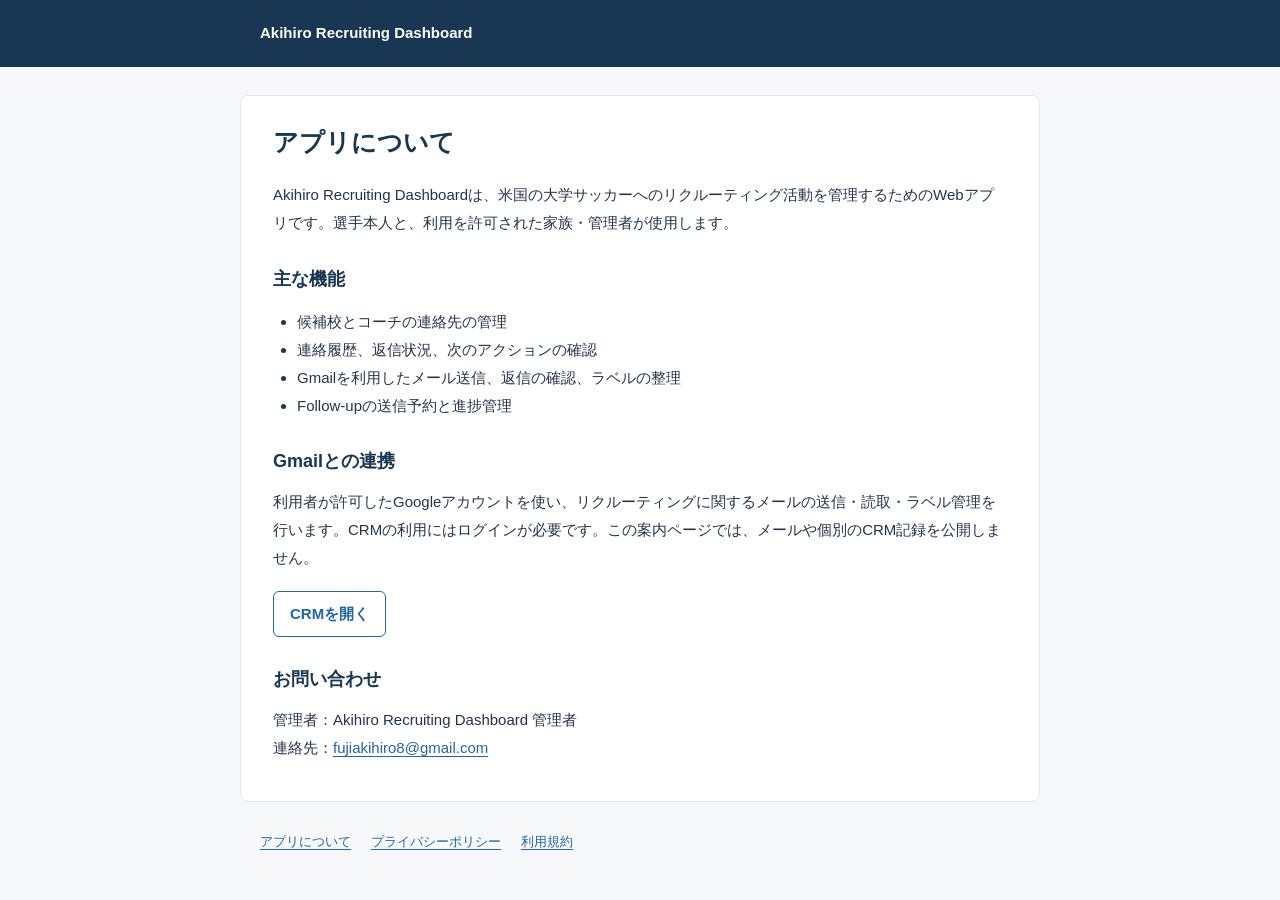
==== about.html @ 42e5aaff "Add public OAuth application information and policy pages" ====
<!doctype html>
<html lang="ja">
<head>
  <meta charset="utf-8">
  <meta name="viewport" content="width=device-width, initial-scale=1">
  <meta name="description" content="Akihiro Recruiting Dashboardは、大学サッカーのリクルーティング活動における連絡履歴、返信状況、送信予約を管理する個人向けのダッシュボードです。">
  <meta name="referrer" content="no-referrer">
  <title>Akihiro Recruiting Dashboard — アプリについて</title>
  <link rel="stylesheet" href="public-pages.css">
</head>
<body>
  <header class="site-header"><a href="about.html">Akihiro Recruiting Dashboard</a></header>
  <main>
    <h1>アプリについて</h1>
    <p>Akihiro Recruiting Dashboardは、米国の大学サッカーへのリクルーティング活動を管理するためのWebアプリです。選手本人と、利用を許可された家族・管理者が使用します。</p>
    <h2>主な機能</h2>
    <ul>
      <li>候補校とコーチの連絡先の管理</li>
      <li>連絡履歴、返信状況、次のアクションの確認</li>
      <li>Gmailを利用したメール送信、返信の確認、ラベルの整理</li>
      <li>Follow-upの送信予約と進捗管理</li>
    </ul>
    <h2>Gmailとの連携</h2>
    <p>利用者が許可したGoogleアカウントを使い、リクルーティングに関するメールの送信・読取・ラベル管理を行います。CRMの利用にはログインが必要です。この案内ページでは、メールや個別のCRM記録を公開しません。</p>
    <p><a class="button" href="./">CRMを開く</a></p>
    <h2>お問い合わせ</h2>
    <p>管理者：Akihiro Recruiting Dashboard 管理者<br>連絡先：<a href="mailto:fujiakihiro8@gmail.com">fujiakihiro8@gmail.com</a></p>
  </main>
  <footer><nav aria-label="アプリ情報"><a href="about.html" aria-current="page">アプリについて</a><a href="privacy.html">プライバシーポリシー</a><a href="terms.html">利用規約</a></nav></footer>
</body>
</html>
---- public-pages.css ----
:root{color-scheme:light;font-family:-apple-system,BlinkMacSystemFont,"Segoe UI","Noto Sans JP",sans-serif;color:#243447;background:#f6f8fa}
*{box-sizing:border-box}
body{margin:0;font-size:15px;line-height:1.85}
.site-header{padding:22px max(20px,calc((100% - 760px)/2));background:#193652;line-height:1.5}
.site-header a{color:white;text-decoration:none;font-weight:700;overflow-wrap:anywhere}
main{max-width:800px;margin:28px auto;padding:28px 32px;background:white;border:1px solid #e1e7ed;border-radius:8px}
h1{font-size:25px;line-height:1.5;margin:0 0 20px;color:#193652}
h2{font-size:18px;line-height:1.6;margin:28px 0 10px;color:#193652}
p{margin:12px 0}
ul{padding-left:24px}
a{color:#2366a1;text-underline-offset:3px;overflow-wrap:anywhere}
a:focus-visible{outline:3px solid #88bde6;outline-offset:3px}
.updated{font-size:13px;color:#657585}
.button{display:inline-block;padding:8px 16px;margin-top:8px;border:1px solid #2366a1;border-radius:6px;text-decoration:none;font-weight:600}
footer{max-width:800px;margin:0 auto;padding:0 20px 32px;font-size:13px}
footer nav{display:flex;flex-wrap:wrap;gap:8px 20px}
@media(max-width:600px){body{font-size:14px}main{margin:16px 12px;padding:24px 20px}h1{font-size:22px}h2{font-size:17px}.site-header{padding:18px 20px}}
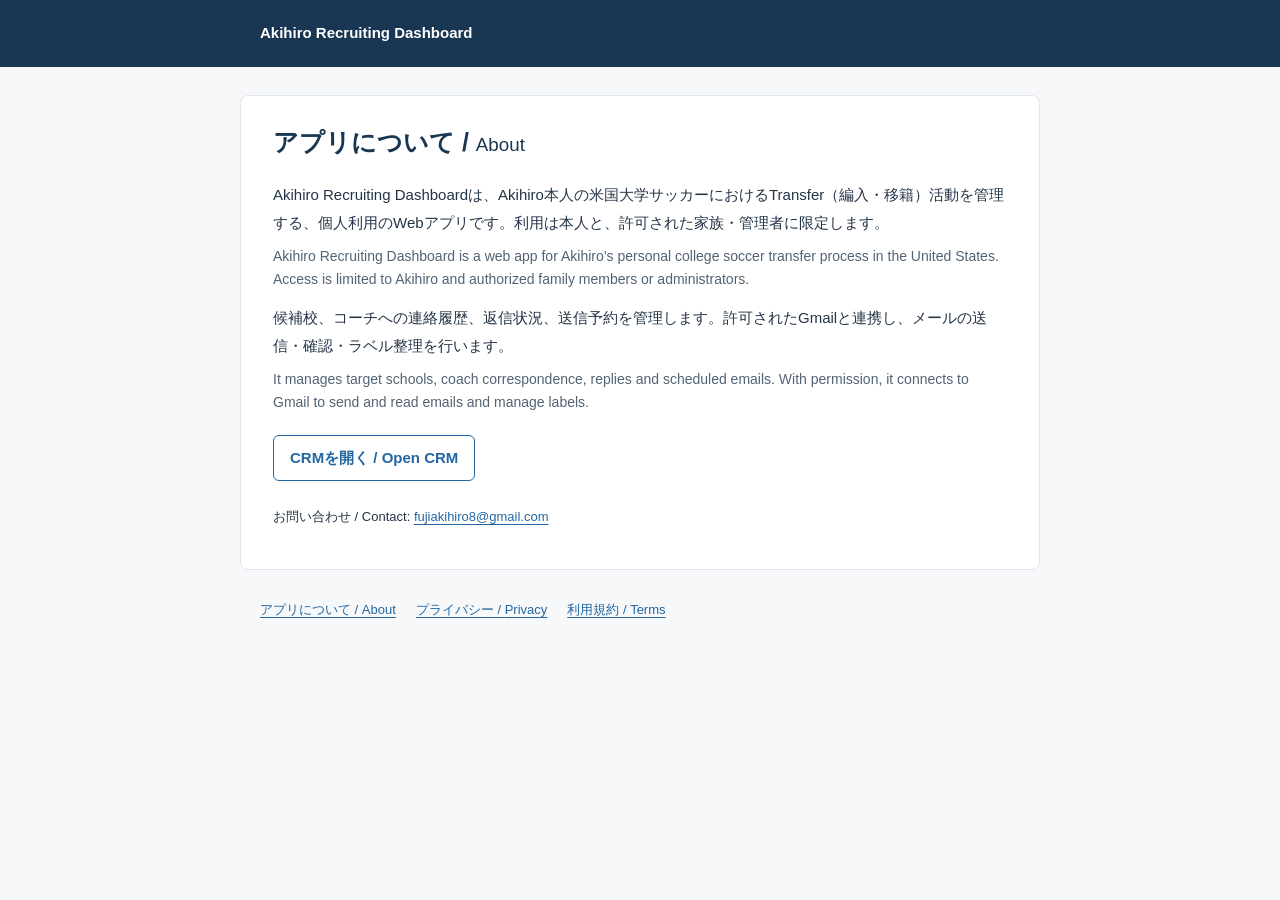
==== commit 4fd6f75a: "Keep OAuth pages concise and bilingual for personal transfer use" ====
--- a/about.html
+++ b/about.html
@@ -3,29 +3,22 @@
 <head>
   <meta charset="utf-8">
   <meta name="viewport" content="width=device-width, initial-scale=1">
-  <meta name="description" content="Akihiro Recruiting Dashboardは、大学サッカーのリクルーティング活動における連絡履歴、返信状況、送信予約を管理する個人向けのダッシュボードです。">
+  <meta name="description" content="Akihiro本人の大学サッカーのTransfer活動を管理する個人利用のWebアプリ。">
   <meta name="referrer" content="no-referrer">
-  <title>Akihiro Recruiting Dashboard — アプリについて</title>
+  <title>アプリについて — Akihiro Recruiting Dashboard</title>
   <link rel="stylesheet" href="public-pages.css">
 </head>
 <body>
   <header class="site-header"><a href="about.html">Akihiro Recruiting Dashboard</a></header>
   <main>
-    <h1>アプリについて</h1>
-    <p>Akihiro Recruiting Dashboardは、米国の大学サッカーへのリクルーティング活動を管理するためのWebアプリです。選手本人と、利用を許可された家族・管理者が使用します。</p>
-    <h2>主な機能</h2>
-    <ul>
-      <li>候補校とコーチの連絡先の管理</li>
-      <li>連絡履歴、返信状況、次のアクションの確認</li>
-      <li>Gmailを利用したメール送信、返信の確認、ラベルの整理</li>
-      <li>Follow-upの送信予約と進捗管理</li>
-    </ul>
-    <h2>Gmailとの連携</h2>
-    <p>利用者が許可したGoogleアカウントを使い、リクルーティングに関するメールの送信・読取・ラベル管理を行います。CRMの利用にはログインが必要です。この案内ページでは、メールや個別のCRM記録を公開しません。</p>
-    <p><a class="button" href="./">CRMを開く</a></p>
-    <h2>お問い合わせ</h2>
-    <p>管理者：Akihiro Recruiting Dashboard 管理者<br>連絡先：<a href="mailto:fujiakihiro8@gmail.com">fujiakihiro8@gmail.com</a></p>
+    <h1>アプリについて / <span lang="en">About</span></h1>
+    <p>Akihiro Recruiting Dashboardは、Akihiro本人の米国大学サッカーにおけるTransfer（編入・移籍）活動を管理する、個人利用のWebアプリです。利用は本人と、許可された家族・管理者に限定します。</p>
+    <p class="translation" lang="en">Akihiro Recruiting Dashboard is a web app for Akihiro’s personal college soccer transfer process in the United States. Access is limited to Akihiro and authorized family members or administrators.</p>
+    <p>候補校、コーチへの連絡履歴、返信状況、送信予約を管理します。許可されたGmailと連携し、メールの送信・確認・ラベル整理を行います。</p>
+    <p class="translation" lang="en">It manages target schools, coach correspondence, replies and scheduled emails. With permission, it connects to Gmail to send and read emails and manage labels.</p>
+    <p><a class="button" href="./">CRMを開く / <span lang="en">Open CRM</span></a></p>
+    <p class="contact">お問い合わせ / <span lang="en">Contact:</span> <a href="mailto:fujiakihiro8@gmail.com">fujiakihiro8@gmail.com</a></p>
   </main>
-  <footer><nav aria-label="アプリ情報"><a href="about.html" aria-current="page">アプリについて</a><a href="privacy.html">プライバシーポリシー</a><a href="terms.html">利用規約</a></nav></footer>
+  <footer><nav aria-label="アプリ情報"><a href="about.html" aria-current="page">アプリについて / <span lang="en">About</span></a><a href="privacy.html">プライバシー / <span lang="en">Privacy</span></a><a href="terms.html">利用規約 / <span lang="en">Terms</span></a></nav></footer>
 </body>
 </html>
--- a/public-pages.css
+++ b/public-pages.css
@@ -15,3 +15,5 @@
 footer{max-width:800px;margin:0 auto;padding:0 20px 32px;font-size:13px}
 footer nav{display:flex;flex-wrap:wrap;gap:8px 20px}
 @media(max-width:600px){body{font-size:14px}main{margin:16px 12px;padding:24px 20px}h1{font-size:22px}h2{font-size:17px}.site-header{padding:18px 20px}}
+
+.translation{font-size:14px;color:#526374;margin-top:-4px;line-height:1.7}.contact{margin-top:24px;font-size:13px}h1 span{font-size:.75em;font-weight:500}
